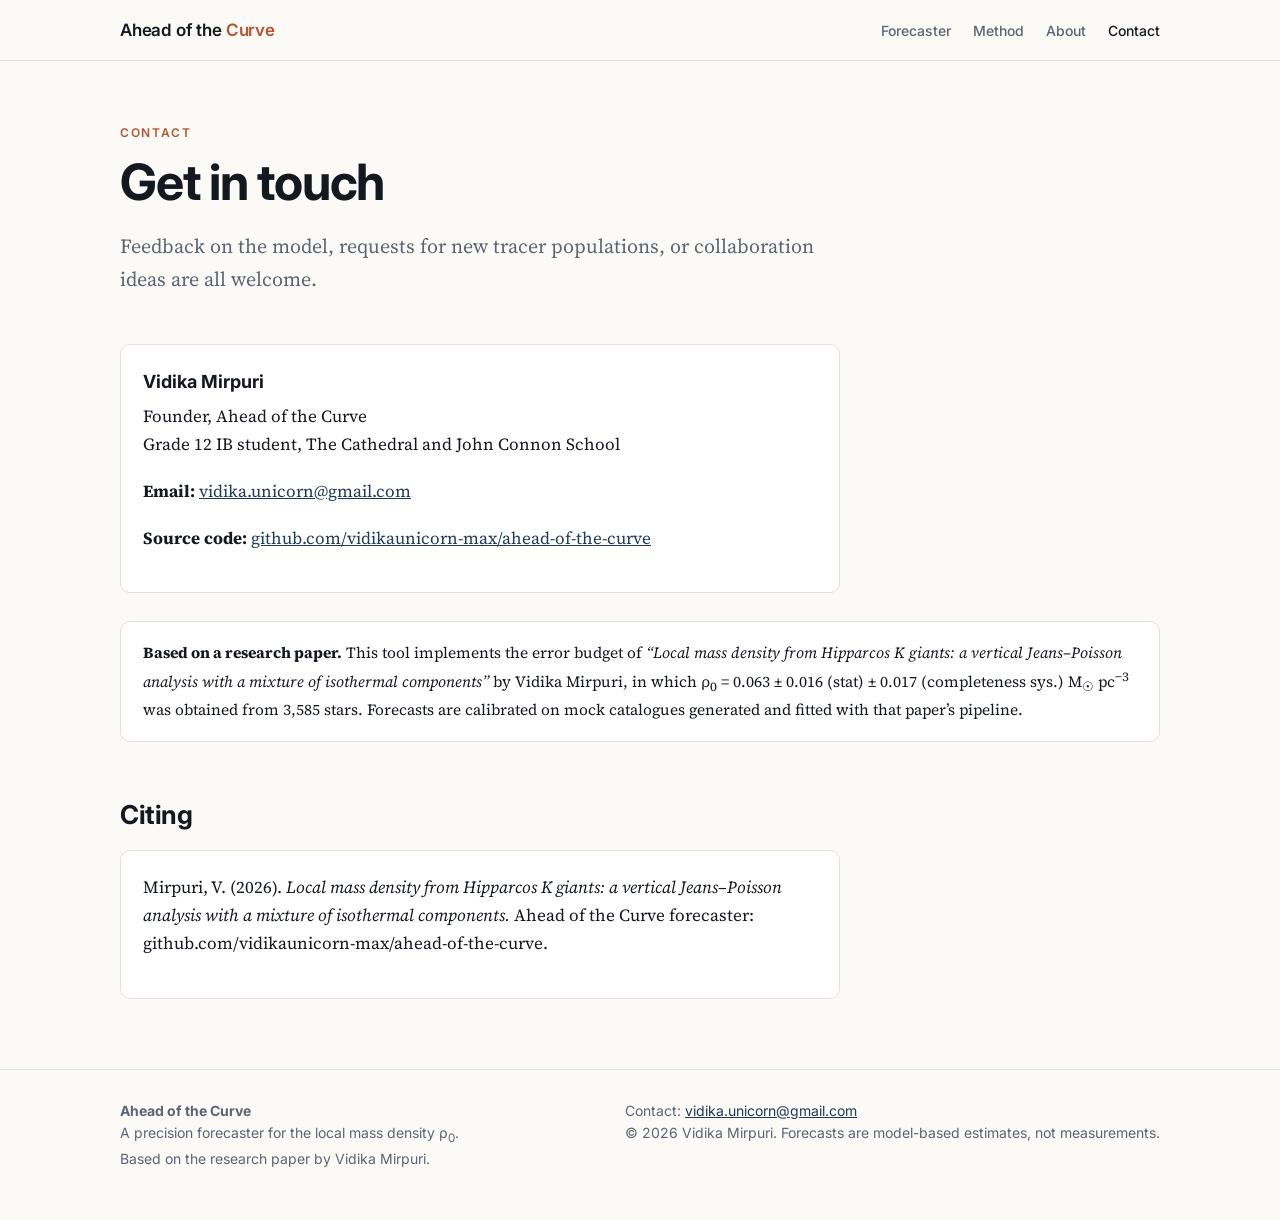
==== contact.html @ 7cc65540 "Finish forecaster site: calibration, method page, README, layout fixes Co-Authored-By: Claude Sonnet" ====
<!doctype html><html lang="en"><head><meta charset="utf-8"><meta name="viewport" content="width=device-width,initial-scale=1">
<title>Contact · Ahead of the Curve</title>
<meta name="description" content="Ahead of the Curve: a precision forecaster for measuring the local dark and baryonic mass density, based on a Hipparcos K-giant Jeans–Poisson analysis.">
<link rel="preconnect" href="https://fonts.googleapis.com"><link rel="preconnect" href="https://fonts.gstatic.com" crossorigin>
<link href="https://fonts.googleapis.com/css2?family=Inter:wght@400;500;600;700&family=Source+Serif+4:ital,wght@0,400;0,600;0,700;1,400&display=swap" rel="stylesheet">
<link rel="stylesheet" href="assets/style.css"></head><body>
<header class="top"><div class="wrap"><a class="brand" href="index.html">Ahead of the <span>Curve</span></a><nav><a href="index.html" class="">Forecaster</a><a href="method.html" class="">Method</a><a href="about.html" class="">About</a><a href="contact.html" class="on">Contact</a></nav></div></header>
<main class="wrap">
<section class="hero"><div class="eyebrow">Contact</div><h1>Get in touch</h1><p class="lede">Feedback on the model, requests for new tracer populations, or collaboration ideas are all welcome.</p></section>
<div class="card prose"><h3>Vidika Mirpuri</h3><p>Founder, Ahead of the Curve<br>Grade 12 IB student, The Cathedral and John Connon School</p>
<p><strong>Email:</strong> <a href="mailto:vidika.unicorn@gmail.com">vidika.unicorn@gmail.com</a></p>
<p><strong>Source code:</strong> <a href="https://github.com/vidikaunicorn-max/ahead-of-the-curve">github.com/vidikaunicorn-max/ahead-of-the-curve</a></p></div>
<div class="based"><strong>Based on a research paper.</strong> This tool implements the error budget of <em>“Local mass density from Hipparcos K giants: a vertical Jeans–Poisson analysis with a mixture of isothermal components”</em> by Vidika Mirpuri, in which ρ<sub>0</sub> = 0.063 ± 0.016 (stat) ± 0.017 (completeness sys.) M<sub>☉</sub> pc<sup>−3</sup> was obtained from 3,585 stars. Forecasts are calibrated on mock catalogues generated and fitted with that paper’s pipeline.</div>
<h2>Citing</h2><div class="card prose"><p>Mirpuri, V. (2026). <em>Local mass density from Hipparcos K giants: a vertical Jeans–Poisson analysis with a mixture of isothermal components.</em> Ahead of the Curve forecaster: github.com/vidikaunicorn-max/ahead-of-the-curve.</p></div></main>
<footer><div class="wrap"><div><strong>Ahead of the Curve</strong><br>A precision forecaster for the local mass density ρ<sub>0</sub>.<br>Based on the research paper by Vidika Mirpuri.</div>
<div>Contact: <a href="mailto:vidika.unicorn@gmail.com">vidika.unicorn@gmail.com</a><br>© 2026 Vidika Mirpuri. Forecasts are model-based estimates, not measurements.</div></div></footer></body></html>
---- assets/style.css ----
:root{--bg:#fbfaf7;--ink:#14181f;--mute:#5b6472;--line:#e3e0d8;--card:#ffffff;--accent:#1f3a5f;--accent2:#b4552d;--stat:#1f3a5f;--sys:#b4552d;--tot:#14181f;--ok:#2f6b4f;--warn:#9a6a00}
@media (prefers-color-scheme:dark){:root{--bg:#0f1218;--ink:#eceae4;--mute:#9aa3b2;--line:#252b36;--card:#161b24;--accent:#8fb0e0;--accent2:#e29a72;--stat:#8fb0e0;--sys:#e29a72;--tot:#eceae4;--ok:#7cc4a0;--warn:#e0b84d}}
*{box-sizing:border-box}html{scroll-behavior:smooth}
body{margin:0;background:var(--bg);color:var(--ink);font:17px/1.65 "Source Serif 4",Georgia,serif}
h1,h2,h3,.sans,nav,label,button,.tag,table{font-family:Inter,system-ui,-apple-system,"Segoe UI",sans-serif}
a{color:var(--accent)}
.wrap{max-width:1080px;margin:0 auto;padding:0 20px}
header.top{border-bottom:1px solid var(--line);background:var(--bg);position:sticky;top:0;z-index:5}
header.top .wrap{display:flex;align-items:center;justify-content:space-between;height:60px}
.brand{font:600 17px Inter,sans-serif;color:var(--ink);text-decoration:none;letter-spacing:-.01em}
.brand span{color:var(--accent2)}
nav a{margin-left:22px;font-size:14px;color:var(--mute);text-decoration:none;font-weight:500}
nav a:hover,nav a.on{color:var(--ink)}
.hero{padding:64px 0 28px}
.eyebrow{font:600 12px Inter,sans-serif;letter-spacing:.14em;text-transform:uppercase;color:var(--accent2)}
h1{font-size:clamp(32px,5vw,50px);line-height:1.1;letter-spacing:-.025em;margin:.3em 0 .4em;font-weight:700}
h2{font-size:26px;letter-spacing:-.015em;margin:2em 0 .5em}
h3{font-size:18px;margin:1.6em 0 .3em}
.lede{font-size:20px;color:var(--mute);max-width:720px}
.grid{display:grid;grid-template-columns:340px 1fr;gap:28px;align-items:start;margin:24px 0 40px}
@media(max-width:860px){.grid{grid-template-columns:1fr}}
.card{background:var(--card);border:1px solid var(--line);border-radius:10px;padding:22px}
.card h3{margin-top:0}
.field{margin:0 0 20px}
.field label{display:flex;justify-content:space-between;font-size:13.5px;font-weight:600;margin-bottom:6px}
.field output{font-variant-numeric:tabular-nums;color:var(--accent)}
.field small{display:block;color:var(--mute);font:13px/1.4 Inter,sans-serif;margin-top:4px}
input[type=range]{width:100%;accent-color:var(--accent)}
.kpis{display:grid;grid-template-columns:repeat(3,1fr);gap:12px;margin-bottom:18px}
@media(max-width:560px){.kpis{grid-template-columns:1fr}}
.kpi{border:1px solid var(--line);border-radius:8px;padding:12px 14px;background:var(--card)}
.kpi .l{font:600 11.5px Inter;letter-spacing:.08em;text-transform:uppercase;color:var(--mute)}
.kpi .v{font:700 28px Inter;letter-spacing:-.02em;font-variant-numeric:tabular-nums}
.kpi .s{font:12.5px Inter;color:var(--mute)}
.kpi.stat .v{color:var(--stat)}.kpi.sys .v{color:var(--sys)}
svg text{font-family:Inter,sans-serif;fill:var(--mute);font-size:11.5px}
.axis{stroke:var(--line)}.gridl{stroke:var(--line);stroke-dasharray:2 3}
.note{border-left:3px solid var(--accent2);padding:6px 14px;margin:16px 0;color:var(--mute);font-size:15px}
.note.warn{border-color:var(--warn)}
.verdict{font:15px/1.5 Inter,sans-serif;padding:12px 14px;border-radius:8px;background:color-mix(in srgb,var(--accent) 8%,transparent);margin-top:14px}
table{border-collapse:collapse;width:100%;font-size:14px;margin:12px 0}
th,td{text-align:left;padding:8px 10px;border-bottom:1px solid var(--line);font-variant-numeric:tabular-nums}
th{font-weight:600;color:var(--mute);font-size:12px;text-transform:uppercase;letter-spacing:.06em}
.prose{max-width:720px}
.prose p{margin:0 0 1.1em}
.two{display:grid;grid-template-columns:1fr 1fr;gap:20px}@media(max-width:700px){.two{grid-template-columns:1fr}}
.tag{display:inline-block;font-size:12px;font-weight:600;padding:3px 9px;border:1px solid var(--line);border-radius:99px;color:var(--mute);margin:0 6px 6px 0}
.based{margin:28px 0;padding:18px 22px;border:1px solid var(--line);border-radius:10px;background:var(--card);font-size:15.5px}
.founder{display:grid;grid-template-columns:120px 1fr;gap:26px;align-items:start}
@media(max-width:600px){.founder{grid-template-columns:1fr}}
.mono{width:120px;height:120px;border-radius:50%;background:var(--accent);color:var(--bg);display:grid;place-items:center;font:700 40px Inter;letter-spacing:-.02em}
blockquote{margin:1.4em 0;padding:4px 0 4px 20px;border-left:3px solid var(--accent2);font-size:20px;line-height:1.5;font-style:italic}
footer{border-top:1px solid var(--line);margin-top:70px;padding:30px 0 50px;color:var(--mute);font:14px/1.6 Inter,sans-serif}
footer .wrap{display:flex;gap:30px;justify-content:space-between;flex-wrap:wrap}
code{font:13.5px ui-monospace,Menlo,monospace;background:color-mix(in srgb,var(--ink) 7%,transparent);padding:1px 5px;border-radius:4px}
.eq{font:italic 17px "Source Serif 4",Georgia,serif;text-align:center;padding:12px;overflow-x:auto}
button.btn{font:600 14px Inter;padding:10px 16px;border-radius:8px;border:1px solid var(--accent);background:var(--accent);color:var(--bg);cursor:pointer}

@media(max-width:600px){nav a{margin-left:14px;font-size:13px}.brand{white-space:nowrap;font-size:15px}}
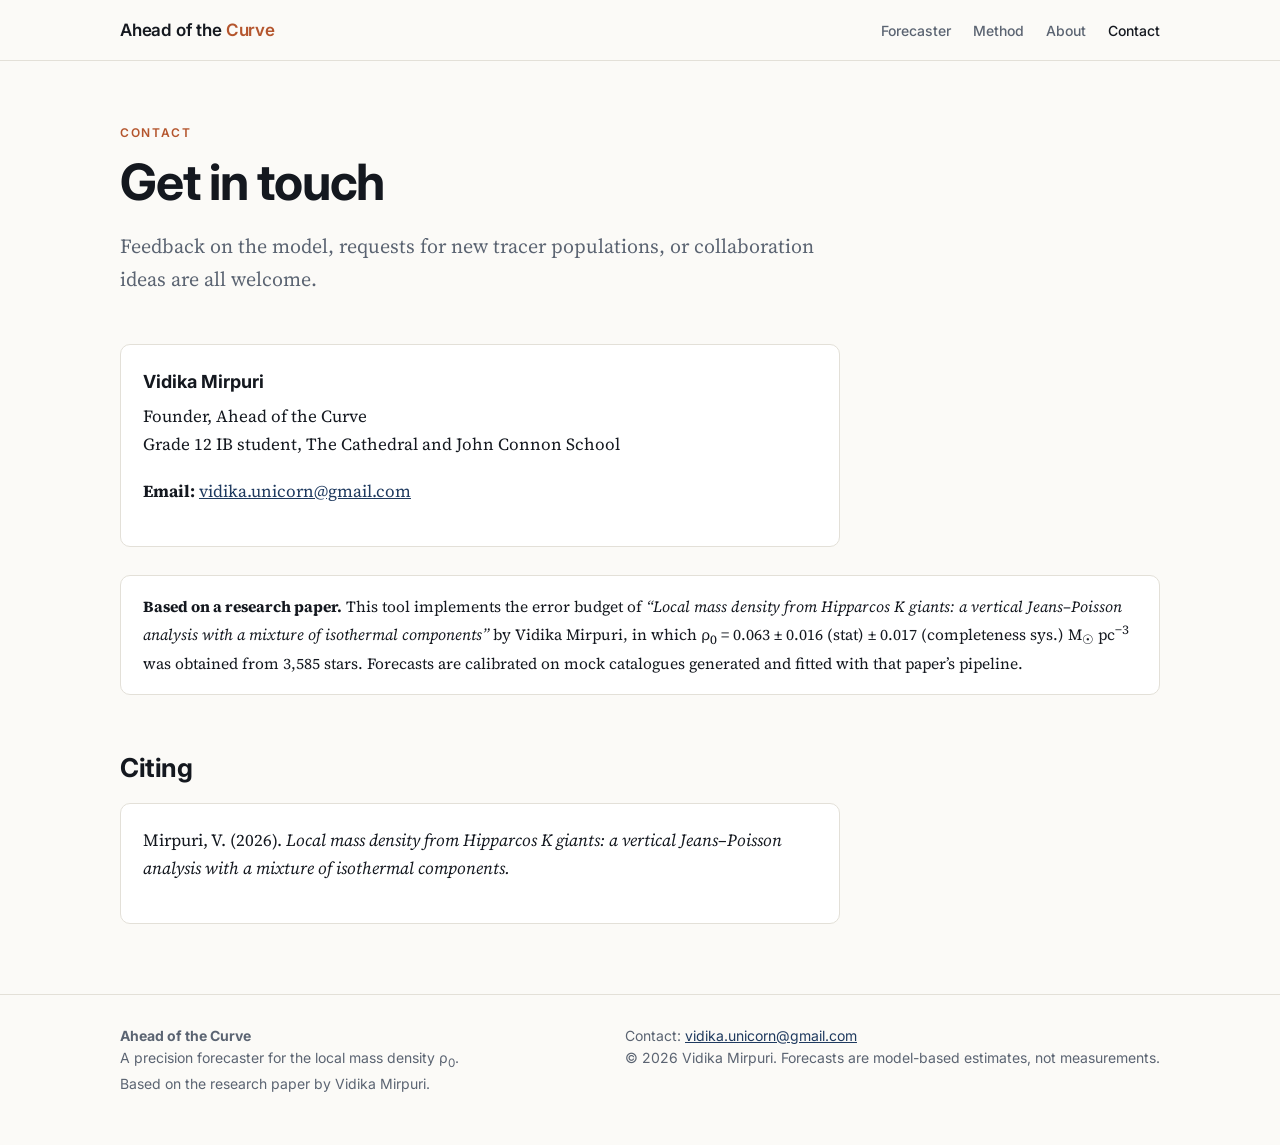
==== commit 645d97fd: "Remove source-code mentions from the site Co-Authored-By: Claude Sonnet 5.5 <noreply@anthropic.com> " ====
--- a/contact.html
+++ b/contact.html
@@ -8,9 +8,8 @@
 <main class="wrap">
 <section class="hero"><div class="eyebrow">Contact</div><h1>Get in touch</h1><p class="lede">Feedback on the model, requests for new tracer populations, or collaboration ideas are all welcome.</p></section>
 <div class="card prose"><h3>Vidika Mirpuri</h3><p>Founder, Ahead of the Curve<br>Grade 12 IB student, The Cathedral and John Connon School</p>
-<p><strong>Email:</strong> <a href="mailto:vidika.unicorn@gmail.com">vidika.unicorn@gmail.com</a></p>
-<p><strong>Source code:</strong> <a href="https://github.com/vidikaunicorn-max/ahead-of-the-curve">github.com/vidikaunicorn-max/ahead-of-the-curve</a></p></div>
+<p><strong>Email:</strong> <a href="mailto:vidika.unicorn@gmail.com">vidika.unicorn@gmail.com</a></p></div>
 <div class="based"><strong>Based on a research paper.</strong> This tool implements the error budget of <em>“Local mass density from Hipparcos K giants: a vertical Jeans–Poisson analysis with a mixture of isothermal components”</em> by Vidika Mirpuri, in which ρ<sub>0</sub> = 0.063 ± 0.016 (stat) ± 0.017 (completeness sys.) M<sub>☉</sub> pc<sup>−3</sup> was obtained from 3,585 stars. Forecasts are calibrated on mock catalogues generated and fitted with that paper’s pipeline.</div>
-<h2>Citing</h2><div class="card prose"><p>Mirpuri, V. (2026). <em>Local mass density from Hipparcos K giants: a vertical Jeans–Poisson analysis with a mixture of isothermal components.</em> Ahead of the Curve forecaster: github.com/vidikaunicorn-max/ahead-of-the-curve.</p></div></main>
+<h2>Citing</h2><div class="card prose"><p>Mirpuri, V. (2026). <em>Local mass density from Hipparcos K giants: a vertical Jeans–Poisson analysis with a mixture of isothermal components.</em></p></div></main>
 <footer><div class="wrap"><div><strong>Ahead of the Curve</strong><br>A precision forecaster for the local mass density ρ<sub>0</sub>.<br>Based on the research paper by Vidika Mirpuri.</div>
 <div>Contact: <a href="mailto:vidika.unicorn@gmail.com">vidika.unicorn@gmail.com</a><br>© 2026 Vidika Mirpuri. Forecasts are model-based estimates, not measurements.</div></div></footer></body></html>
--- a/assets/style.css
+++ b/assets/style.css
@@ -1,5 +1,5 @@
-:root{--bg:#fbfaf7;--ink:#14181f;--mute:#5b6472;--line:#e3e0d8;--card:#ffffff;--accent:#1f3a5f;--accent2:#b4552d;--stat:#1f3a5f;--sys:#b4552d;--tot:#14181f;--ok:#2f6b4f;--warn:#9a6a00}
-@media (prefers-color-scheme:dark){:root{--bg:#0f1218;--ink:#eceae4;--mute:#9aa3b2;--line:#252b36;--card:#161b24;--accent:#8fb0e0;--accent2:#e29a72;--stat:#8fb0e0;--sys:#e29a72;--tot:#eceae4;--ok:#7cc4a0;--warn:#e0b84d}}
+:root{--bg:#fbfaf7;--ink:#14181f;--mute:#5b6472;--line:#e3e0d8;--card:#ffffff;--accent:#1f3a5f;--accent2:#b4552d;--stat:#1f3a5f;--sys:#b4552d;--tot:#14181f;--ok:#2f6b4f;--plx:#6b4a9a;--warn:#9a6a00}
+@media (prefers-color-scheme:dark){:root{--bg:#0f1218;--ink:#eceae4;--mute:#9aa3b2;--line:#252b36;--card:#161b24;--accent:#8fb0e0;--accent2:#e29a72;--stat:#8fb0e0;--sys:#e29a72;--tot:#eceae4;--ok:#7cc4a0;--plx:#b79adf;--warn:#e0b84d}}
 *{box-sizing:border-box}html{scroll-behavior:smooth}
 body{margin:0;background:var(--bg);color:var(--ink);font:17px/1.65 "Source Serif 4",Georgia,serif}
 h1,h2,h3,.sans,nav,label,button,.tag,table{font-family:Inter,system-ui,-apple-system,"Segoe UI",sans-serif}
@@ -57,3 +57,15 @@
 button.btn{font:600 14px Inter;padding:10px 16px;border-radius:8px;border:1px solid var(--accent);background:var(--accent);color:var(--bg);cursor:pointer}
 
 @media(max-width:600px){nav a{margin-left:14px;font-size:13px}.brand{white-space:nowrap;font-size:15px}}
+
+.kpis{grid-template-columns:repeat(4,1fr)}@media(max-width:900px){.kpis{grid-template-columns:repeat(2,1fr)}}
+.kpi.plx .v{color:var(--plx)}.kpi .s{min-height:1.3em}
+.chk{display:flex;gap:8px;align-items:center;font:500 13.5px Inter,sans-serif;margin:4px 0 16px}
+.btns{display:flex;flex-wrap:wrap;gap:8px;margin:6px 0 14px}.btn.ghost{background:transparent;color:var(--accent)}
+.small{font:13.5px/1.5 Inter,sans-serif;color:var(--mute);margin:0 0 10px}
+.srow{display:grid;grid-template-columns:1fr 90px 46px;gap:10px;align-items:center;font:13.5px Inter,sans-serif;margin:8px 0}
+.sbar{height:8px;background:var(--line);border-radius:4px;overflow:hidden}.sbar i{display:block;height:100%}
+.srow b{text-align:right;font-variant-numeric:tabular-nums}
+.two{margin:0 0 24px}.two>.card{min-width:0}
+th{text-transform:none;letter-spacing:.02em}
+@media(max-width:600px){header.top .wrap{height:auto;flex-wrap:wrap;padding:10px 0;row-gap:2px}nav{display:flex;flex-wrap:wrap}nav a{margin-left:0;margin-right:16px}}
